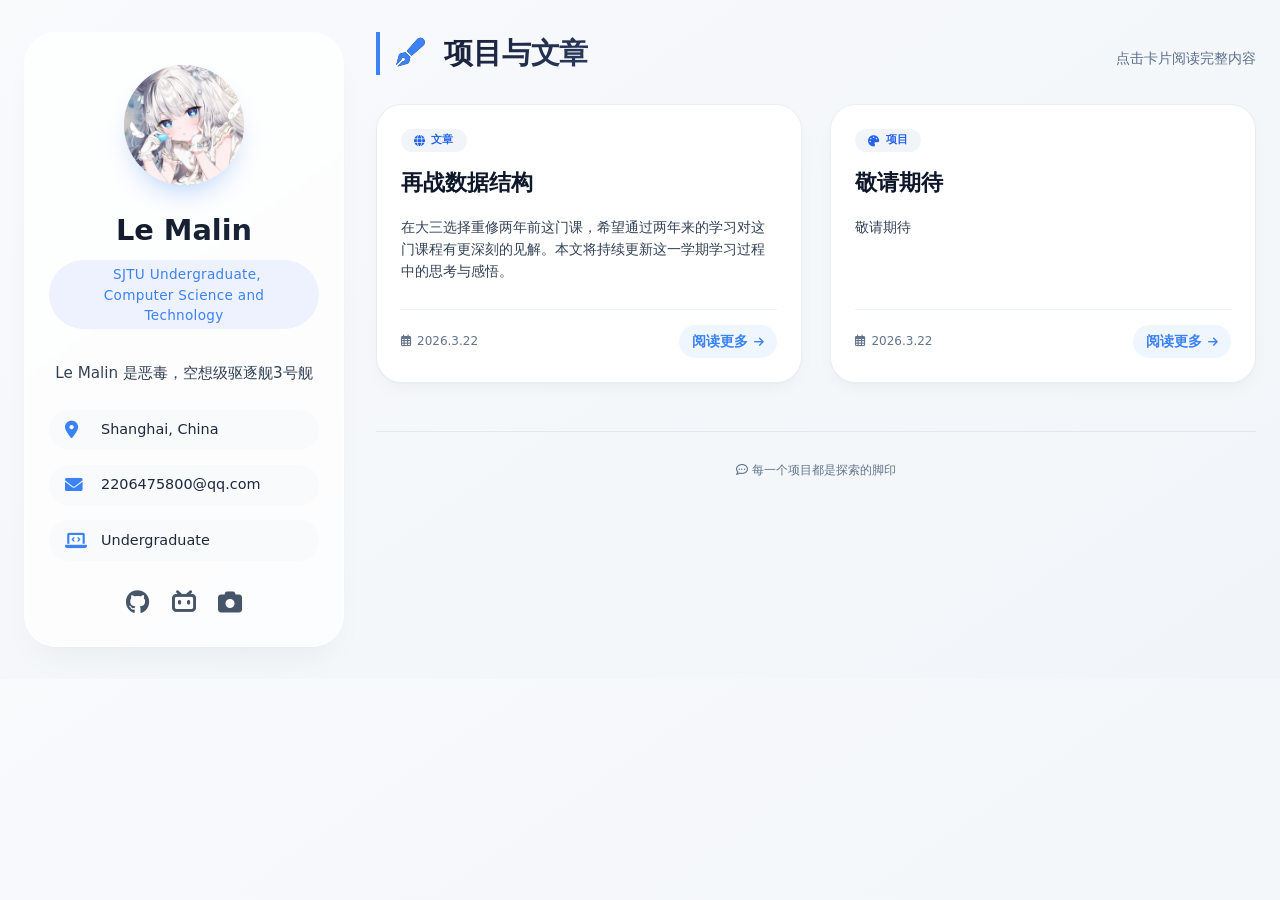
==== index.html @ 08190d9c "update" ====
<!DOCTYPE html>
<html lang="zh-CN">
<head>
    <meta charset="UTF-8">
    <meta name="viewport" content="width=device-width, initial-scale=1.0, viewport-fit=cover">
    <title>Le Malin</title>
    <link rel="stylesheet" href="https://cdnjs.cloudflare.com/ajax/libs/font-awesome/6.0.0-beta3/css/all.min.css">
    <link rel="stylesheet" href="common.css">
</head>
<body>
<div class="container">
    <!-- 左侧栏：个人简介 -->
    <aside class="sidebar">
        <div class="avatar">
            <div class="avatar-circle"><img src="images/avatar.jpg" alt="头像"></div>
        </div>
        <div class="name">Le Malin</div>
        <div style="text-align: center;">
            <span class="title"><i style="margin-right: 6px;"></i>SJTU Undergraduate, <br>Computer Science and Technology</span>
        </div>
        <div class="bio">
            Le Malin 是恶毒，空想级驱逐舰3号舰
        </div>
        <div class="info-item">
            <i class="fas fa-map-marker-alt"></i> <span>Shanghai, China</span>
        </div>
        <div class="info-item">
            <i class="fas fa-envelope"></i> <span>2206475800@qq.com</span>
        </div>
        <div class="info-item">
            <i class="fas fa-laptop-code"></i> <span>Undergraduate</span>
        </div>
        <div class="social-links">
            <a href="https://github.com/Le-Malin233" target="_blank" rel="noopener noreferrer" aria-label="GitHub"><i class="fab fa-github"></i></a>
            <a href="https://space.bilibili.com/204257229" target="_blank" rel="noopener noreferrer" aria-label="Bilibili"><i class="fab fa-bilibili"></i></a>
            <a href="https://www.jetphotos.com/photographer/520278" target="_blank" rel="noopener noreferrer" aria-label="Jetphotos"><i class="fa-solid fa-camera"></i></a>
        </div>
    </aside>

    <!-- 右侧主要区域：项目与文章卡片 -->
    <main class="main-content">
        <div class="section-header">
            <h2><i class="fas fa-pen-fancy" style="margin-right: 10px; color:#3b82f6;"></i> 项目与文章</h2>
            <p>点击卡片阅读完整内容</p>
        </div>
        <div class="cards-grid">
            <!-- 每篇文章对应一个卡片，链接到独立的 HTML 文件 -->
            <a href="data-structure.html" class="card-link">
                <div class="card">
                    <div class="card-tag"><i class="fas fa-globe"></i> 文章</div>
                    <div class="card-title">再战数据结构</div>
                    <div class="card-preview">在大三选择重修两年前这门课，希望通过两年来的学习对这门课程有更深刻的见解。本文将持续更新这一学期学习过程中的思考与感悟。</div>
                    <div class="card-meta">
                        <div class="date-badge"><i class="far fa-calendar-alt"></i> 2026.3.22</div>
                        <span class="read-more-link">阅读更多 <i class="fas fa-arrow-right"></i></span>
                    </div>
                </div>
            </a>
            <a class="card-link">
                <div class="card">
                    <div class="card-tag"><i class="fas fa-palette"></i> 项目</div>
                    <div class="card-title">敬请期待</div>
                    <div class="card-preview">敬请期待</div>
                    <div class="card-meta">
                        <div class="date-badge"><i class="far fa-calendar-alt"></i> 2026.3.22</div>
                        <span class="read-more-link">阅读更多 <i class="fas fa-arrow-right"></i></span>
                    </div>
                </div>
            </a>
            <!-- 更多卡片可以在此添加 -->
        </div>
        <div class="footer-note">
            <i class="far fa-comment-dots"></i> 每一个项目都是探索的脚印
        </div>
    </main>
</div>
</body>
</html>
---- common.css ----
/* common.css - 个人主页公共样式 */
* {
    margin: 0;
    padding: 0;
    box-sizing: border-box;
}

body {
    background: linear-gradient(145deg, #f8fafc 0%, #f1f5f9 100%);
    font-family: 'Inter', system-ui, -apple-system, 'Segoe UI', Roboto, Helvetica, Arial, sans-serif;
    color: #0f172a;
    line-height: 1.5;
    scroll-behavior: smooth;
}

/* 自定义滚动条 */
::-webkit-scrollbar {
    width: 8px;
    height: 8px;
}
::-webkit-scrollbar-track {
    background: #e2e8f0;
    border-radius: 10px;
}
::-webkit-scrollbar-thumb {
    background: #94a3b8;
    border-radius: 10px;
}
::-webkit-scrollbar-thumb:hover {
    background: #5b6e8c;
}

/* 主容器网格布局 */
.container {
    max-width: 1400px;
    margin: 0 auto;
    padding: 2rem 1.5rem;
    display: grid;
    grid-template-columns: 320px 1fr;
    gap: 2rem;
    align-items: start;
}

/* ========= 左侧栏样式 ========= */
.sidebar {
    background: rgba(255, 255, 255, 0.75);
    backdrop-filter: blur(2px);
    border-radius: 2rem;
    padding: 2rem 1.5rem;
    box-shadow: 0 20px 35px -12px rgba(0, 0, 0, 0.05), 0 1px 2px rgba(0, 0, 0, 0.02);
    transition: transform 0.25s ease, box-shadow 0.3s ease;
    border: 1px solid rgba(255, 255, 255, 0.6);
    position: sticky;
    top: 2rem;
}
@media (max-width: 850px) {
    .sidebar {
        position: static;      /* 恢复普通文档流 */
        top: auto;             /* 清除 top 值 */
        align-self: auto;      /* 清除网格对齐 */
        margin-bottom: 1rem;   /* 可选：增加与内容的间距 */
    }
}
.sidebar:hover {
    box-shadow: 0 25px 40px -16px rgba(0, 0, 0, 0.1);
    transform: translateY(-3px);
}

.avatar {
    display: flex;
    justify-content: center;
    margin-bottom: 1.5rem;
}
.avatar-circle {
    width: 120px;
    height: 120px;
    border-radius: 50%;
    overflow: hidden;          /* 确保图片超出部分隐藏，保持圆形 */
    background: #f0f0f0;       /* 可选：图片加载时的背景色 */
    display: flex;
    align-items: center;
    justify-content: center;
    box-shadow: 0 15px 25px -8px rgba(59,130,246,0.3);
    transition: transform 0.3s cubic-bezier(0.2,0.9,0.4,1.1);
}

.avatar-circle img {
    width: 100%;
    height: 100%;
    object-fit: cover;         /* 确保图片覆盖整个圆形区域，可能裁剪边缘 */
    display: block;
}

.avatar-circle:hover {
    transform: scale(1.02);
}

.name {
    font-size: 1.8rem;
    font-weight: 700;
    text-align: center;
    background: linear-gradient(120deg, #0f172a, #1e293b);
    background-clip: text;
    -webkit-background-clip: text;
    color: transparent;
    margin-bottom: 0.5rem;
}
.title {
    text-align: center;
    font-weight: 500;
    color: #3b82f6;
    background: #eef2ff;
    display: inline-block;
    width: auto;
    margin: 0 auto 1rem auto;
    padding: 0.25rem 1rem;
    border-radius: 40px;
    font-size: 0.85rem;
    letter-spacing: 0.3px;
}
.bio {
    text-align: center;
    color: #334155;
    margin: 1rem 0 1.5rem 0;
    font-size: 0.95rem;
    line-height: 1.6;
    padding: 0 0.25rem;
}
.info-item {
    display: flex;
    align-items: center;
    gap: 0.75rem;
    margin-bottom: 0.9rem;
    color: #1e293b;
    font-size: 0.9rem;
    background: #f8fafc;
    padding: 0.6rem 1rem;
    border-radius: 1.2rem;
    transition: background 0.2s;
}
.info-item i {
    width: 24px;
    color: #3b82f6;
    font-size: 1.1rem;
}
.info-item:hover {
    background: #ffffff;
    box-shadow: 0 2px 6px rgba(0, 0, 0, 0.02);
}
.social-links {
    display: flex;
    justify-content: center;
    gap: 1.4rem;
    margin-top: 1.8rem;
    flex-wrap: wrap;
}
.social-links a {
    color: #475569;
    font-size: 1.5rem;
    transition: all 0.2s ease;
    display: inline-flex;
    text-decoration: none; 
}
.social-links a:hover {
    color: #3b82f6;
    transform: translateY(-3px) scale(1.05);
}

/* ========= 右侧卡片区域 ========= */
.main-content {
    animation: fadeSlideUp 0.8s ease-out;
    transition: height 0.6s ease-out;  /* 新增高度过渡 */
}
.section-header {
    display: flex;
    justify-content: space-between;
    align-items: baseline;
    flex-wrap: wrap;
    margin-bottom: 1.8rem;
    border-left: 4px solid #3b82f6;
    padding-left: 1rem;
}
.section-header h2 {
    font-size: 1.8rem;
    font-weight: 700;
    letter-spacing: -0.3px;
    background: linear-gradient(135deg, #0f172a, #2d3a5e);
    background-clip: text;
    -webkit-background-clip: text;
    color: transparent;
}
.section-header p {
    color: #5b6e8c;
    font-size: 0.9rem;
}

.cards-grid {
    display: grid;
    grid-template-columns: repeat(2, 1fr);
    gap: 1.8rem;
}

@media (max-width: 768px) {
    .cards-grid {
        grid-template-columns: 1fr;
    }
}
.card-link {
    text-decoration: none;
    display: block;
    height: 100%;
}
.card {
    background: #ffffff;
    border-radius: 1.6rem;
    padding: 1.5rem;
    transition: all 0.35s cubic-bezier(0.2, 0.9, 0.4, 1.1);
    box-shadow: 0 8px 20px -6px rgba(0, 0, 0, 0.05), 0 1px 1px rgba(0, 0, 0, 0.02);
    border: 1px solid rgba(203, 213, 225, 0.4);
    display: flex;
    flex-direction: column;
    height: 100%;
    cursor: pointer;
}
.card:hover {
    transform: translateY(-6px);
    box-shadow: 0 24px 36px -12px rgba(0, 0, 0, 0.15);
    border-color: #3b82f6;
}

.card-tag {
    display: inline-flex;
    align-items: center;
    gap: 6px;
    background: #f1f5f9;
    padding: 0.2rem 0.8rem;
    border-radius: 40px;
    font-size: 0.7rem;
    font-weight: 600;
    width: fit-content;
    margin-bottom: 1rem;
    color: #2563eb;
    letter-spacing: 0.3px;
}
.card-tag i {
    font-size: 0.7rem;
}
.card-title {
    font-size: 1.4rem;
    font-weight: 700;
    margin-bottom: 0.75rem;
    line-height: 1.3;
    color: #0f172a;
}
.card-preview {
    color: #334155;
    font-size: 0.9rem;
    line-height: 1.5;
    margin: 0.5rem 0 1.2rem 0;
    flex: 1;
    display: -webkit-box;
    -webkit-line-clamp: 3;
    -webkit-box-orient: vertical;
    overflow: hidden;
}
.card-meta {
    display: flex;
    justify-content: space-between;
    align-items: center;
    margin-top: 0.5rem;
    font-size: 0.75rem;
    color: #64748b;
    border-top: 1px solid #eef2ff;
    padding-top: 0.9rem;
}
.read-more-link {
    font-weight: 600;
    color: #3b82f6;
    font-size: 0.85rem;
    display: inline-flex;
    align-items: center;
    gap: 6px;
    padding: 0.4rem 0.8rem;
    border-radius: 2rem;
    transition: all 0.2s;
    background: #eff6ff;
    text-decoration: none;
}
.read-more-link i {
    font-size: 0.7rem;
    transition: transform 0.2s;
}
.read-more-link:hover {
    background: #3b82f6;
    color: white;
    gap: 8px;
}
.read-more-link:hover i {
    transform: translateX(3px);
    color: white;
}
.date-badge {
    display: flex;
    align-items: center;
    gap: 5px;
}

/* 文章详情页样式 */
.article-content {
    background: #ffffff;
    border-radius: 1.6rem;
    padding: 2rem;
    box-shadow: 0 8px 20px -6px rgba(0, 0, 0, 0.05);
    border: 1px solid rgba(203, 213, 225, 0.4);
}
.back-home {
    display: inline-flex;
    align-items: center;
    gap: 8px;
    background: #f1f5f9;
    color: #3b82f6;
    text-decoration: none;
    padding: 0.5rem 1.2rem;
    border-radius: 2rem;
    font-size: 0.9rem;
    margin-bottom: 2rem;
    transition: all 0.2s;
}
.back-home:hover {
    background: #3b82f6;
    color: white;
    transform: translateX(-3px);
}
.article-title {
    font-size: 2rem;
    font-weight: 800;
    margin-bottom: 1rem;
    background: linear-gradient(135deg, #0f172a, #2d3a5e);
    background-clip: text;
    -webkit-background-clip: text;
    color: transparent;
}
.article-meta {
    display: flex;
    flex-wrap: wrap;
    gap: 1.5rem;
    margin-bottom: 2rem;
    padding-bottom: 1rem;
    border-bottom: 2px solid #eef2ff;
    color: #5b6e8c;
    font-size: 0.9rem;
}
.article-body {
    font-size: 1.05rem;
    line-height: 1.7;
    color: #1e293b;
}
.article-body p {
    margin-bottom: 1.25rem;
}
.article-body h3 {
    margin: 1.5rem 0 0.75rem;
    font-size: 1.4rem;
    font-weight: 700;
}
.article-body h4 {
    margin: 1.2rem 0 0.5rem;
    font-size: 1.2rem;
    font-weight: 600;
}
.article-body ul, .article-body ol {
    margin: 0.75rem 0 1rem 1.5rem;
}
.article-body li {
    margin-bottom: 0.4rem;
}
.article-body blockquote {
    border-left: 4px solid #3b82f6;
    padding-left: 1.2rem;
    margin: 1rem 0;
    color: #475569;
    font-style: italic;
}
.article-body code {
    background: #f1f5f9;
    padding: 0.2rem 0.4rem;
    border-radius: 6px;
    font-family: 'Courier New', monospace;
    font-size: 0.9em;
    color: #dc2626;
}
.article-body pre {
    background: #1e293b;
    color: #e2e8f0;
    padding: 1rem;
    border-radius: 1rem;
    overflow-x: auto;
    margin: 1rem 0;
}

/* 页脚 */
.footer-note {
    text-align: center;
    margin-top: 3rem;
    color: #62748c;
    font-size: 0.75rem;
    border-top: 1px solid #e2e8f0;
    padding-top: 1.8rem;
}

/* 动画 */
@keyframes fadeSlideUp {
    from {
        opacity: 0;
        transform: translateY(20px);
    }
    to {
        opacity: 1;
        transform: translateY(0);
    }
}

/* 响应式 */
@media (max-width: 850px) {
    .container {
        grid-template-columns: 1fr;
        gap: 2rem;
        padding: 1.5rem;
    }
    .sidebar {
        max-width: 500px;
        margin: 0 auto;
        width: 100%;
    }
    .cards-grid {
        grid-template-columns: 1fr;
    }
    .section-header h2 {
        font-size: 1.6rem;
    }
    .article-title {
        font-size: 1.6rem;
    }
}
@media (max-width: 480px) {
    .article-title {
        font-size: 1.4rem;
    }
    .card-title {
        font-size: 1.25rem;
    }
    .article-content {
        padding: 1.5rem;
    }
}
/* ========== 分页样式 ========== */
.pagination {
    margin-top: 2rem;
    display: flex;
    justify-content: center;
    align-items: center;
    gap: 0.5rem;
    flex-wrap: wrap;
}

/* 通用按钮样式（首尾、上一页、下一页） */
.pagination .nav-btn,
.pagination .first-btn,
.pagination .last-btn {
    background: transparent;
    border: none;
    cursor: pointer;
    font-size: 1.1rem;
    color: #57606a;
    padding: 0 0.5rem;
    transition: color 0.2s, opacity 0.2s;
    display: inline-flex;
    align-items: center;
    justify-content: center;
}
.pagination .nav-btn:hover,
.pagination .first-btn:hover,
.pagination .last-btn:hover {
    color: #0366d6;
}
.pagination .nav-btn.disabled,
.pagination .first-btn.disabled,
.pagination .last-btn.disabled {
    opacity: 0.4;
    cursor: not-allowed;
    pointer-events: none;
}

/* 页码圆圈 */
.pagination .page-btn {
    width: 36px;
    height: 36px;
    border-radius: 50%;
    border: 1px solid #d0d7de;
    background: #ffffff;
    font-size: 0.9rem;
    cursor: pointer;
    transition: all 0.2s;
    display: inline-flex;
    align-items: center;
    justify-content: center;
}
.pagination .page-btn:hover:not(.active) {
    background: #f6f8fa;
    border-color: #c0c7cd;
}
.pagination .page-btn.active {
    background: #0366d6;
    border-color: #0366d6;
    color: white;
    cursor: default;
}

/* 页面切换动画 */
.page {
    display: none;
    animation: none;
}
.page.active {
    display: block;
    animation: fadeSlideUp 0.4s ease-out;
}

table {
    border-collapse: collapse;
    width: 100%;
    margin: 20px 0;
    font-size: 14px; 
}
th, td {
    border: 1px solid #333;
    padding: 2px 12px;
    text-align: left;
    vertical-align: top;
    font-size: 14px; 
}
th {
    background-color: #f0f0f0;
    font-weight: bold;
}

    .expression {

    word-break: break-all;
    white-space: pre-wrap;
}
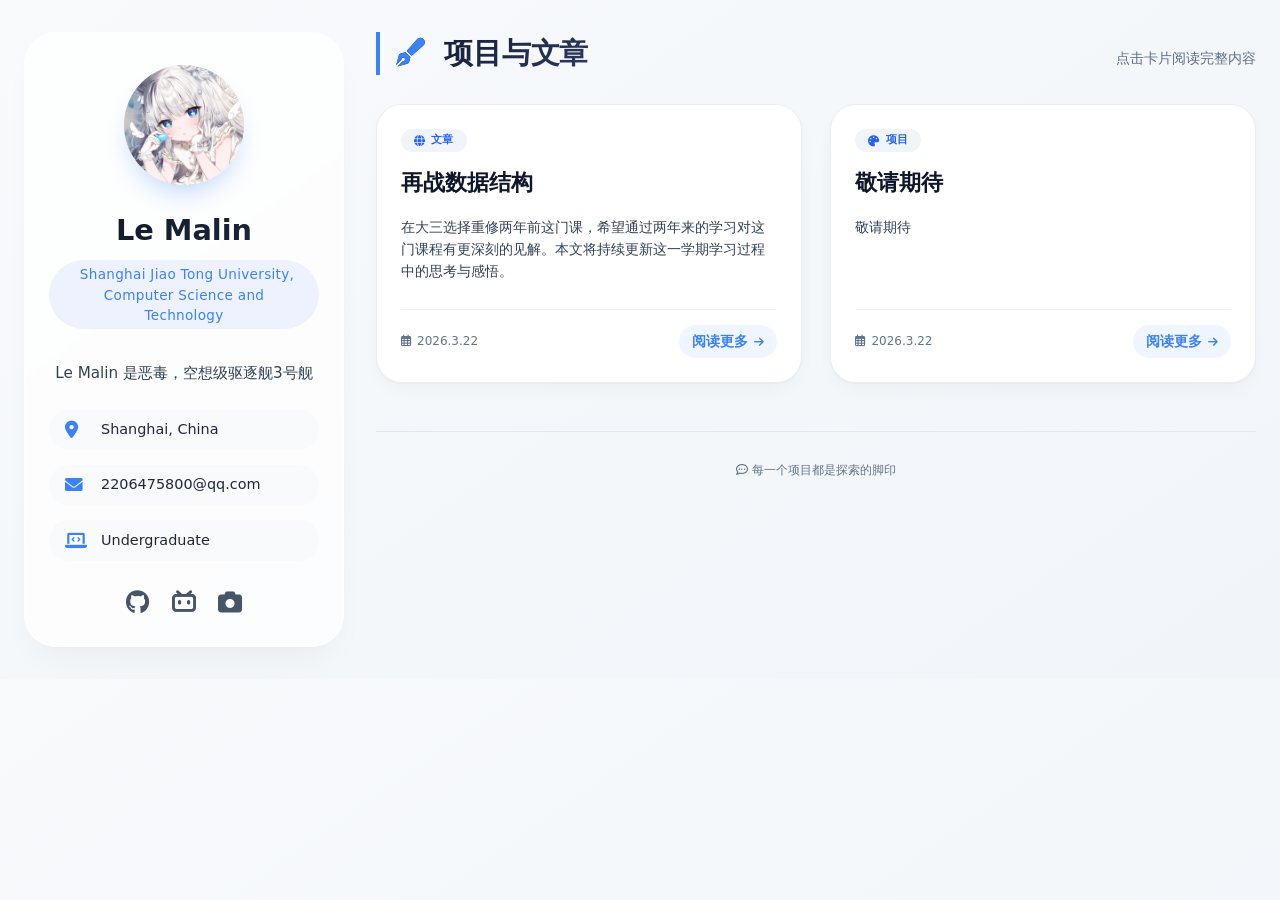
==== commit ce3e4e6a: "update" ====
--- a/index.html
+++ b/index.html
@@ -16,7 +16,7 @@
         </div>
         <div class="name">Le Malin</div>
         <div style="text-align: center;">
-            <span class="title"><i style="margin-right: 6px;"></i>SJTU Undergraduate, <br>Computer Science and Technology</span>
+            <span class="title"><i style="margin-right: 6px;"></i>Shanghai Jiao Tong University, <br>Computer Science and Technology</span>
         </div>
         <div class="bio">
             Le Malin 是恶毒，空想级驱逐舰3号舰
--- a/common.css
+++ b/common.css
@@ -61,6 +61,22 @@
         margin-bottom: 1rem;   /* 可选：增加与内容的间距 */
     }
 }
+
+/* 文章详情页在移动端隐藏侧边栏，主内容区域占满整行 */
+@media (max-width: 850px) {
+    body.article-page .sidebar {
+        display: none;
+    }
+    body.article-page .container {
+        grid-template-columns: 1fr;   /* 强制单列布局，避免空白列 */
+    }
+    /* 可选：确保主内容区域占满 */
+    body.article-page .main-content {
+        grid-column: span 1;
+        width: 100%;
+    }
+}
+
 .sidebar:hover {
     box-shadow: 0 25px 40px -16px rgba(0, 0, 0, 0.1);
     transform: translateY(-3px);
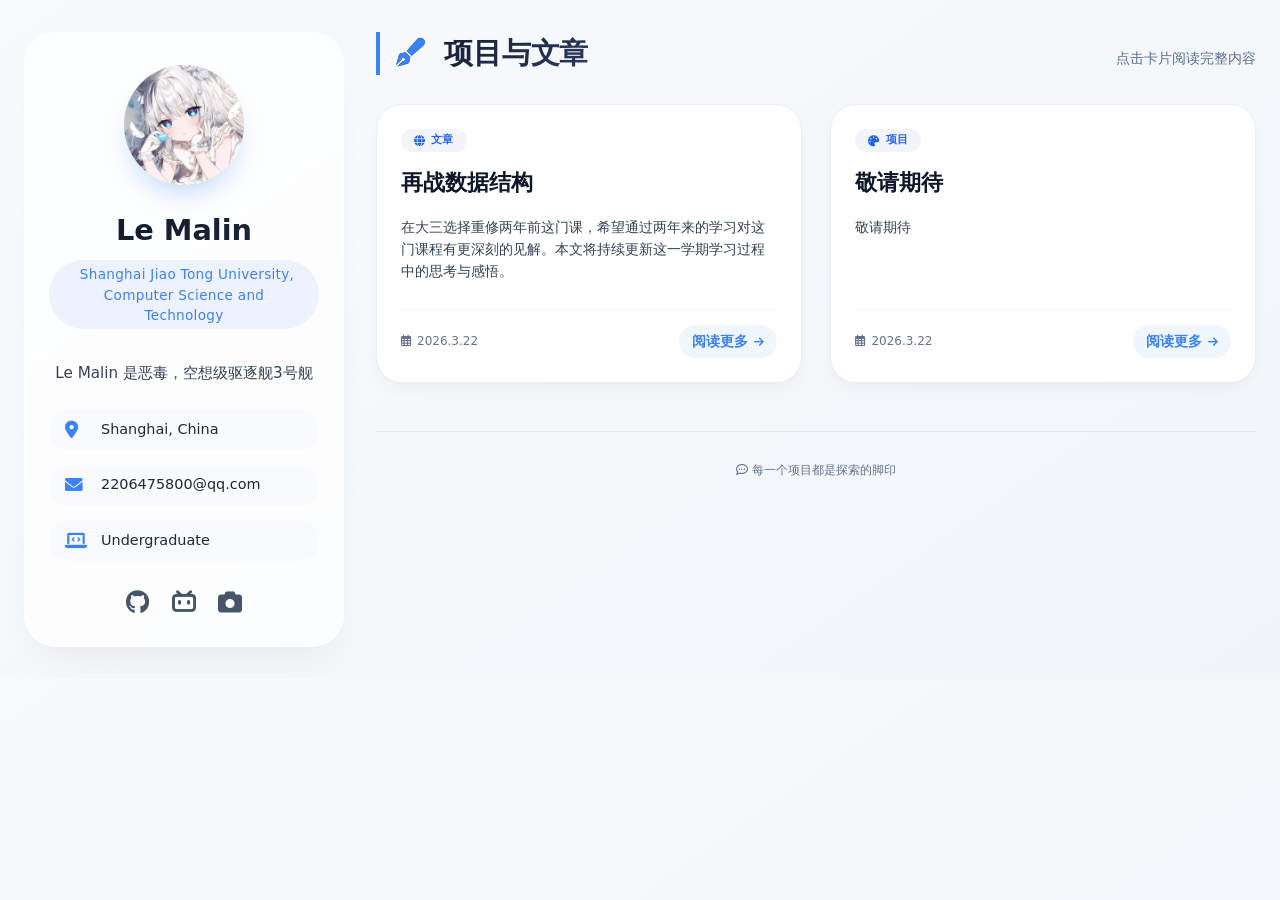
==== commit 2f9706aa: "update" ====
--- a/index.html
+++ b/index.html
@@ -4,6 +4,7 @@
     <meta charset="UTF-8">
     <meta name="viewport" content="width=device-width, initial-scale=1.0, viewport-fit=cover">
     <title>Le Malin</title>
+    <link rel="icon" href="favicon.svg" type="image/svg">
     <link rel="stylesheet" href="https://cdnjs.cloudflare.com/ajax/libs/font-awesome/6.0.0-beta3/css/all.min.css">
     <link rel="stylesheet" href="common.css">
 </head>
--- a/common.css
+++ b/common.css
@@ -479,6 +479,22 @@
     flex-wrap: wrap;
 }
 
+@media (max-width: 850px) {
+    .pagination {
+        gap: 0.3rem;
+    }
+    .pagination .page-btn {
+        width: 28px;
+        height: 28px;
+        font-size: 0.75rem;
+    }
+    .pagination .nav-btn,
+    .pagination .first-btn,
+    .pagination .last-btn {
+        font-size: 0.8rem;
+        padding: 0 0.2rem;
+    }
+}
 /* 通用按钮样式（首尾、上一页、下一页） */
 .pagination .nav-btn,
 .pagination .first-btn,
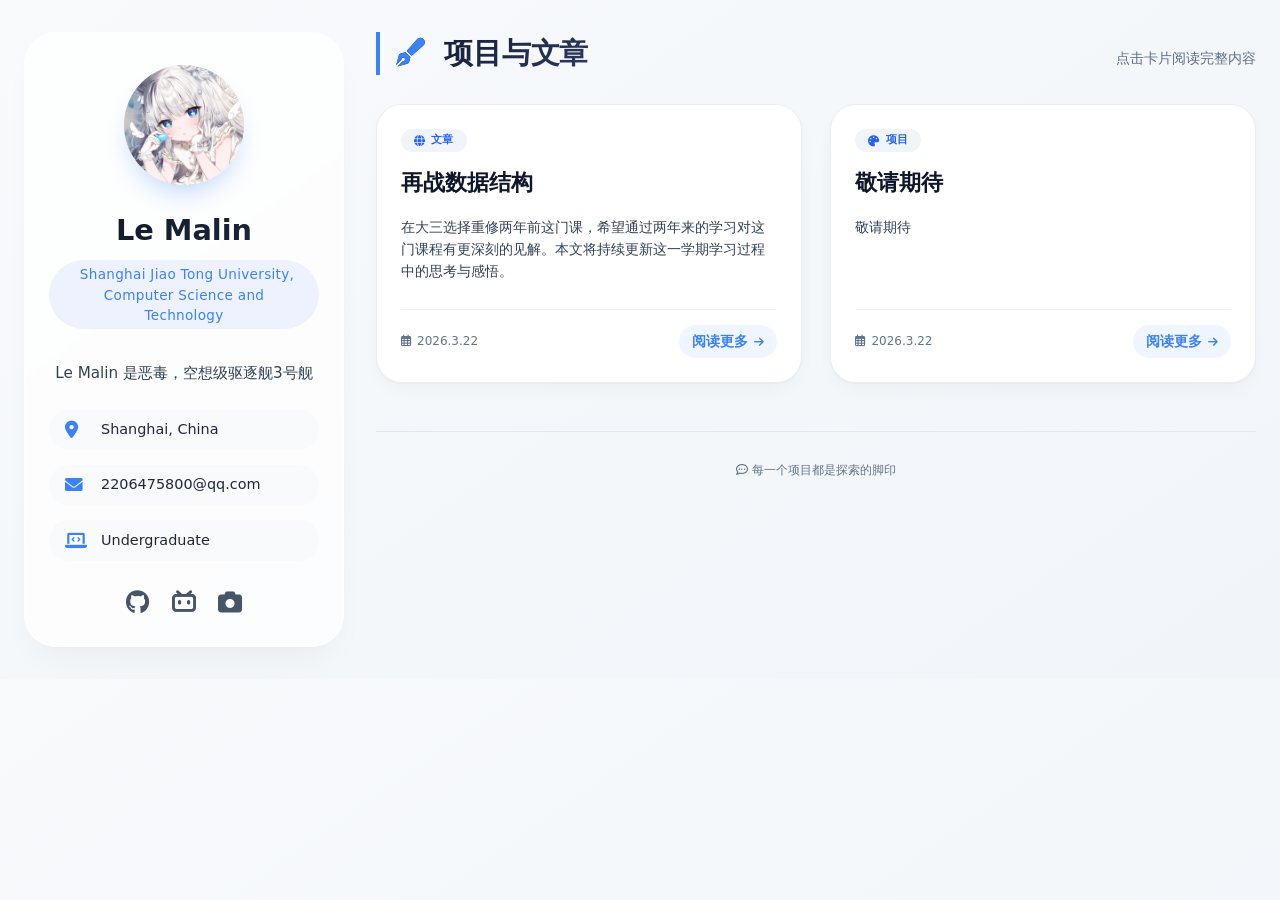
==== commit 7be4fe7d: "update" ====
--- a/index.html
+++ b/index.html
@@ -4,7 +4,7 @@
     <meta charset="UTF-8">
     <meta name="viewport" content="width=device-width, initial-scale=1.0, viewport-fit=cover">
     <title>Le Malin</title>
-    <link rel="icon" href="favicon.svg" type="image/svg">
+    <link rel="icon" href="images/favicon.svg" type="image/svg">
     <link rel="stylesheet" href="https://cdnjs.cloudflare.com/ajax/libs/font-awesome/6.0.0-beta3/css/all.min.css">
     <link rel="stylesheet" href="common.css">
 </head>
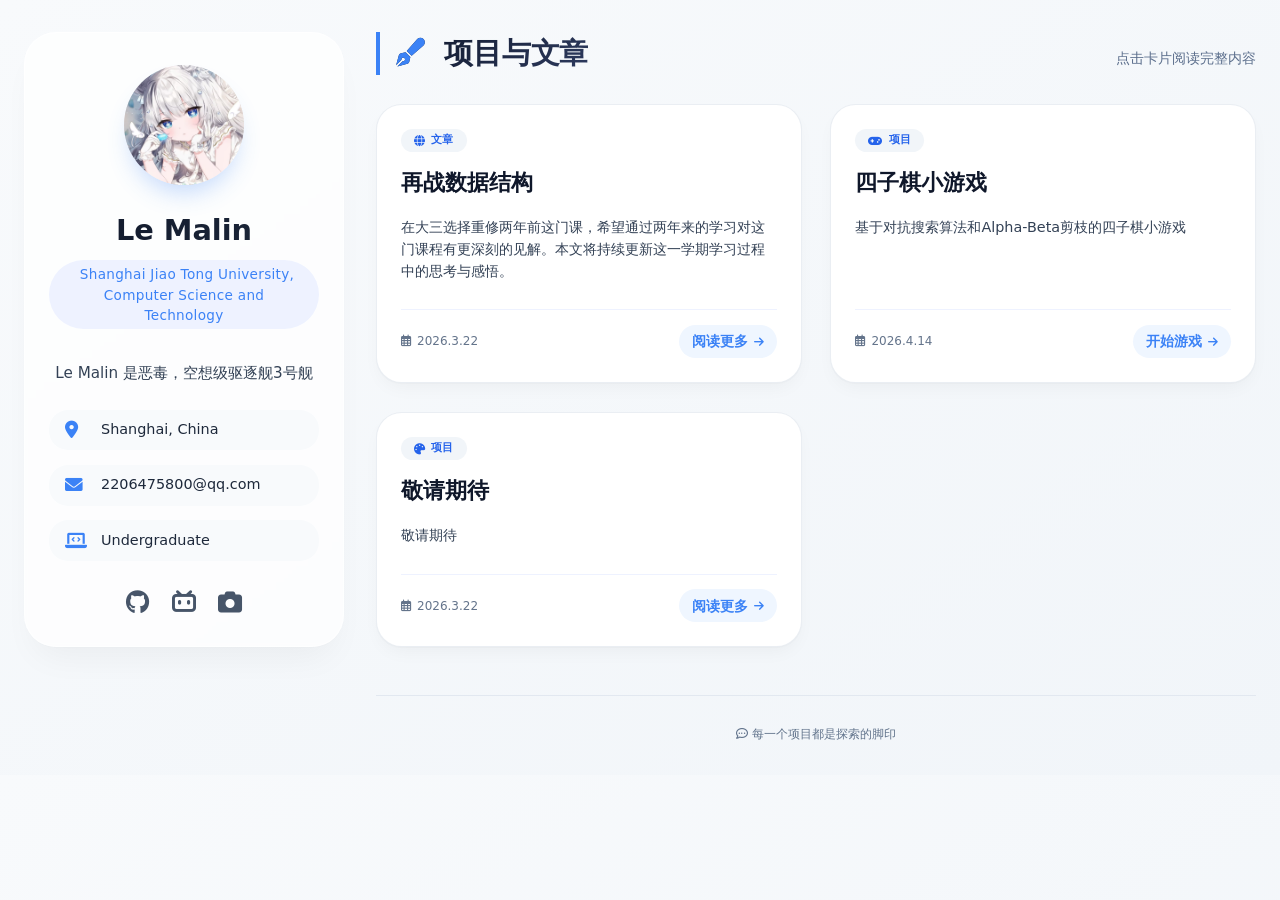
==== commit 0d8fbac6: "update" ====
--- a/index.html
+++ b/index.html
@@ -46,7 +46,7 @@
         </div>
         <div class="cards-grid">
             <!-- 每篇文章对应一个卡片，链接到独立的 HTML 文件 -->
-            <a href="data-structure.html" class="card-link">
+            <a href="pages/ds/data-structure.html" class="card-link">
                 <div class="card">
                     <div class="card-tag"><i class="fas fa-globe"></i> 文章</div>
                     <div class="card-title">再战数据结构</div>
@@ -54,6 +54,17 @@
                     <div class="card-meta">
                         <div class="date-badge"><i class="far fa-calendar-alt"></i> 2026.3.22</div>
                         <span class="read-more-link">阅读更多 <i class="fas fa-arrow-right"></i></span>
+                    </div>
+                </div>
+            </a>
+            <a href="pages/connect4/connect4.html" class="card-link">
+                <div class="card">
+                    <div class="card-tag"><i class="fa-solid fa-gamepad"></i> 项目</div>
+                    <div class="card-title">四子棋小游戏</div>
+                    <div class="card-preview">基于对抗搜索算法和Alpha-Beta剪枝的四子棋小游戏</div>
+                    <div class="card-meta">
+                        <div class="date-badge"><i class="far fa-calendar-alt"></i> 2026.4.14</div>
+                        <span class="read-more-link">开始游戏 <i class="fas fa-arrow-right"></i></span>
                     </div>
                 </div>
             </a>
--- a/common.css
+++ b/common.css
@@ -186,6 +186,7 @@
 .main-content {
     animation: fadeSlideUp 0.8s ease-out;
     transition: height 0.6s ease-out;  /* 新增高度过渡 */
+    min-width: 0;
 }
 .section-header {
     display: flex;
@@ -275,6 +276,7 @@
     margin: 0.5rem 0 1.2rem 0;
     flex: 1;
     display: -webkit-box;
+    line-clamp: 3;
     -webkit-line-clamp: 3;
     -webkit-box-orient: vertical;
     overflow: hidden;
@@ -397,21 +399,84 @@
     color: #475569;
     font-style: italic;
 }
+/* 行内代码 */
 .article-body code {
-    background: #f1f5f9;
+    background: #f0f2f5;
+    color: #d73a49;
     padding: 0.2rem 0.4rem;
-    border-radius: 6px;
-    font-family: 'Courier New', monospace;
-    font-size: 0.9em;
-    color: #dc2626;
-}
+    border-radius: 4px;
+    font-family: 'JetBrains Mono', 'Fira Code', 'Consolas', monospace;
+    font-size: 0.85em;
+    font-weight: 500;
+    border: 1px solid #e2e8f0;
+}
+
+/* 代码块 */
 .article-body pre {
-    background: #1e293b;
-    color: #e2e8f0;
+    background: #0d1117;
+    color: #e6edf3;
     padding: 1rem;
-    border-radius: 1rem;
+    border-radius: 0.8rem;
     overflow-x: auto;
-    margin: 1rem 0;
+    margin: 1.2rem 0;
+    font-family: 'JetBrains Mono', 'Fira Code', 'Consolas', monospace;
+    font-size: 0.85rem;
+    line-height: 1.5;
+    border: 1px solid #30363d;
+    box-shadow: 0 2px 6px rgba(0,0,0,0.05);
+    max-width: 100%;
+    overflow-x: auto;
+    white-space: pre;   /* 保持代码格式 */
+    position: relative;
+    overflow-y: hidden;
+
+    /* 关键：滚动更顺滑 */
+    scroll-behavior: smooth;
+
+    /* 防止滚动条占空间（现代浏览器） */
+    scrollbar-gutter: stable both-edges;
+}
+
+/* 默认隐藏 */
+.article-body pre::-webkit-scrollbar {
+    height: 6px;
+    opacity: 0;
+    transition: opacity 0.25s ease;
+}
+
+/* 滑块轨道 */
+.article-body pre::-webkit-scrollbar-track {
+    background: transparent;
+}
+
+/* 滑块 */
+.article-body pre::-webkit-scrollbar-thumb {
+    background: rgba(148, 163, 184, 0.35); /* 低对比 */
+    border-radius: 999px;
+    transition: background 0.2s ease;
+}
+
+/* hover 或滚动时显示 */
+.article-body pre:hover::-webkit-scrollbar,
+.article-body pre.scrolling::-webkit-scrollbar {
+    opacity: 1;
+}
+
+/* hover 时增强 */
+.article-body pre:hover::-webkit-scrollbar-thumb {
+    background: rgba(100, 116, 139, 0.6);
+}
+
+
+/* 代码块内的 code 重置 */
+.article-body pre code {
+    background: transparent;
+    padding: 0;
+    border-radius: 0;
+    color: inherit;
+    font-size: inherit;
+    border: none;
+    font-weight: normal;
 }
 
 /* 页脚 */
@@ -580,4 +645,264 @@
 
     word-break: break-all;
     white-space: pre-wrap;
+}
+
+.article-body {
+    font-size: 1.05rem;
+    line-height: 1.7;
+    color: #1e293b;
+    transition: opacity 0.2s ease;
+    opacity: 1;
+}
+.article-body.fade-out {
+    opacity: 0;
+}
+
+/* 数学公式样式 */
+.math-block {
+    margin: 1.5rem 0;
+    overflow-x: auto;
+    text-align: center;
+}
+.math-inline {
+    white-space: nowrap;
+    padding: 0 0.1em;
+}
+
+/* 文章内容图片自适应（基础） */
+.article-body img {
+    max-width: 100%;
+    height: auto;
+    display: block;
+    margin: 1rem auto;
+    border-radius: 8px;
+    box-sizing: border-box;
+}
+
+/* 防止文章内容溢出 */
+.article-body {
+    overflow-x: hidden;
+    word-wrap: break-word;
+}
+
+@media (max-width: 850px) {
+    .container {
+        width: 100%;
+        padding: 1rem;
+        box-sizing: border-box;
+        overflow-x: hidden;
+    }
+
+    .article-content,
+    .article-body {
+        width: 100%;
+        box-sizing: border-box;
+        min-width: 0;              /* ⭐关键：允许收缩 */
+        overflow-x: hidden;
+    }
+
+    .article-body {
+        overflow-wrap: break-word; /* ⭐替代 word-wrap */
+        word-break: break-word;
+    }
+
+    .article-body img {
+        display: block;
+        width: 100%;
+        max-width: 100%;
+        height: auto;
+        margin: 1rem 0;
+    }
+}
+
+/* ========== 夜间模式（跟随系统） ========== */
+@media (prefers-color-scheme: dark) {
+    body {
+        background: linear-gradient(145deg, #0f172a 0%, #1e293b 100%);
+        color: #e2e8f0;
+    }
+
+    /* 滚动条暗色 */
+    ::-webkit-scrollbar-track {
+        background: #1e293b;
+    }
+    ::-webkit-scrollbar-thumb {
+        background: #475569;
+    }
+    ::-webkit-scrollbar-thumb:hover {
+        background: #64748b;
+    }
+
+    /* 左侧栏 */
+    .sidebar {
+        background: rgba(15, 23, 42, 0.8);
+        backdrop-filter: blur(2px);
+        border: 1px solid rgba(255, 255, 255, 0.1);
+        box-shadow: 0 20px 35px -12px rgba(0, 0, 0, 0.3);
+    }
+    .sidebar:hover {
+        box-shadow: 0 25px 40px -16px rgba(0, 0, 0, 0.4);
+    }
+
+    .name {
+        background: linear-gradient(120deg, #e2e8f0, #94a3b8);
+        background-clip: text;
+        -webkit-background-clip: text;
+    }
+    .title {
+        background: #1e293b;
+        color: #60a5fa;
+    }
+    .bio {
+        color: #cbd5e1;
+    }
+    .info-item {
+        background: #1e293b;
+        color: #e2e8f0;
+    }
+    .info-item i {
+        color: #60a5fa;
+    }
+    .info-item:hover {
+        background: #2d3a5e;
+        box-shadow: 0 2px 6px rgba(0, 0, 0, 0.2);
+    }
+    .social-links a {
+        color: #94a3b8;
+    }
+    .social-links a:hover {
+        color: #60a5fa;
+    }
+
+    /* 右侧卡片区域 */
+    .section-header h2 {
+        background: linear-gradient(135deg, #e2e8f0, #94a3b8);
+        background-clip: text;
+        -webkit-background-clip: text;
+    }
+    .section-header p {
+        color: #94a3b8;
+    }
+
+    .card {
+        background: #1e293b;
+        border: 1px solid #334155;
+        box-shadow: 0 8px 20px -6px rgba(0, 0, 0, 0.3);
+    }
+    .card:hover {
+        border-color: #60a5fa;
+        box-shadow: 0 24px 36px -12px rgba(0, 0, 0, 0.4);
+    }
+    .card-tag {
+        background: #2d3a5e;
+        color: #93c5fd;
+    }
+    .card-title {
+        color: #f1f5f9;
+    }
+    .card-preview {
+        color: #cbd5e1;
+    }
+    .card-meta {
+        color: #94a3b8;
+        border-top-color: #334155;
+    }
+    .read-more-link {
+        background: #2d3a5e;
+        color: #60a5fa;
+    }
+    .read-more-link:hover {
+        background: #60a5fa;
+        color: #0f172a;
+    }
+
+    /* 文章详情页 */
+    .article-content {
+        background: #1e293b;
+        border: 1px solid #334155;
+        box-shadow: 0 8px 20px -6px rgba(0, 0, 0, 0.3);
+    }
+    .back-home {
+        background: #2d3a5e;
+        color: #60a5fa;
+    }
+    .back-home:hover {
+        background: #60a5fa;
+        color: #0f172a;
+    }
+    .article-title {
+        background: linear-gradient(135deg, #e2e8f0, #94a3b8);
+        background-clip: text;
+        -webkit-background-clip: text;
+    }
+    .article-meta {
+        color: #94a3b8;
+        border-bottom-color: #334155;
+    }
+    .article-body {
+        color: #e2e8f0;
+    }
+    .article-body blockquote {
+        border-left-color: #60a5fa;
+        color: #cbd5e1;
+    }
+    /* 行内代码 */
+    .article-body code {
+        background: #0f172a;
+        color: #f87171;
+        border-color: #334155;
+    }
+    /* 代码块 */
+    .article-body pre {
+        background: #0f172a;
+        border-color: #334155;
+        color: #e2e8f0;
+    }
+    /* 表格 */
+    table {
+        border-color: #334155;
+    }
+    th, td {
+        border-color: #334155;
+    }
+    th {
+        background-color: #2d3a5e;
+        color: #e2e8f0;
+    }
+    td {
+        background-color: #1e293b;
+        color: #e2e8f0;
+    }
+
+    /* 页脚 */
+    .footer-note {
+        color: #94a3b8;
+        border-top-color: #334155;
+    }
+
+    /* 分页控件 */
+    .pagination .nav-btn,
+    .pagination .first-btn,
+    .pagination .last-btn {
+        color: #94a3b8;
+    }
+    .pagination .nav-btn:hover,
+    .pagination .first-btn:hover,
+    .pagination .last-btn:hover {
+        color: #60a5fa;
+    }
+    .pagination .page-btn {
+        background: #1e293b;
+        border-color: #334155;
+        color: #e2e8f0;
+    }
+    .pagination .page-btn:hover:not(.active) {
+        background: #2d3a5e;
+        border-color: #475569;
+    }
+    .pagination .page-btn.active {
+        background: #60a5fa;
+        border-color: #60a5fa;
+        color: #0f172a;
+    }
 }
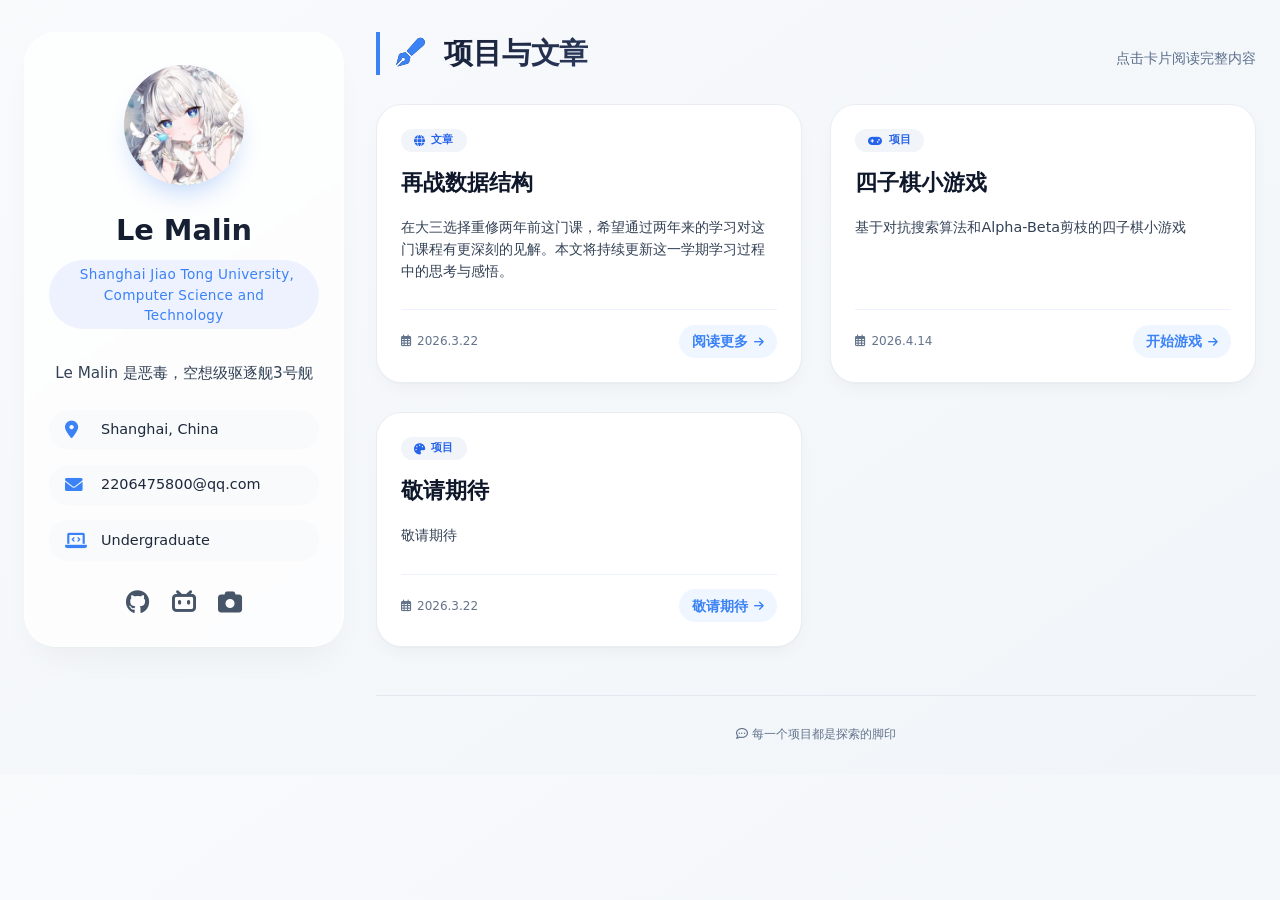
==== commit a2cfe31b: "update" ====
--- a/index.html
+++ b/index.html
@@ -75,7 +75,7 @@
                     <div class="card-preview">敬请期待</div>
                     <div class="card-meta">
                         <div class="date-badge"><i class="far fa-calendar-alt"></i> 2026.3.22</div>
-                        <span class="read-more-link">阅读更多 <i class="fas fa-arrow-right"></i></span>
+                        <span class="read-more-link">敬请期待 <i class="fas fa-arrow-right"></i></span>
                     </div>
                 </div>
             </a>
